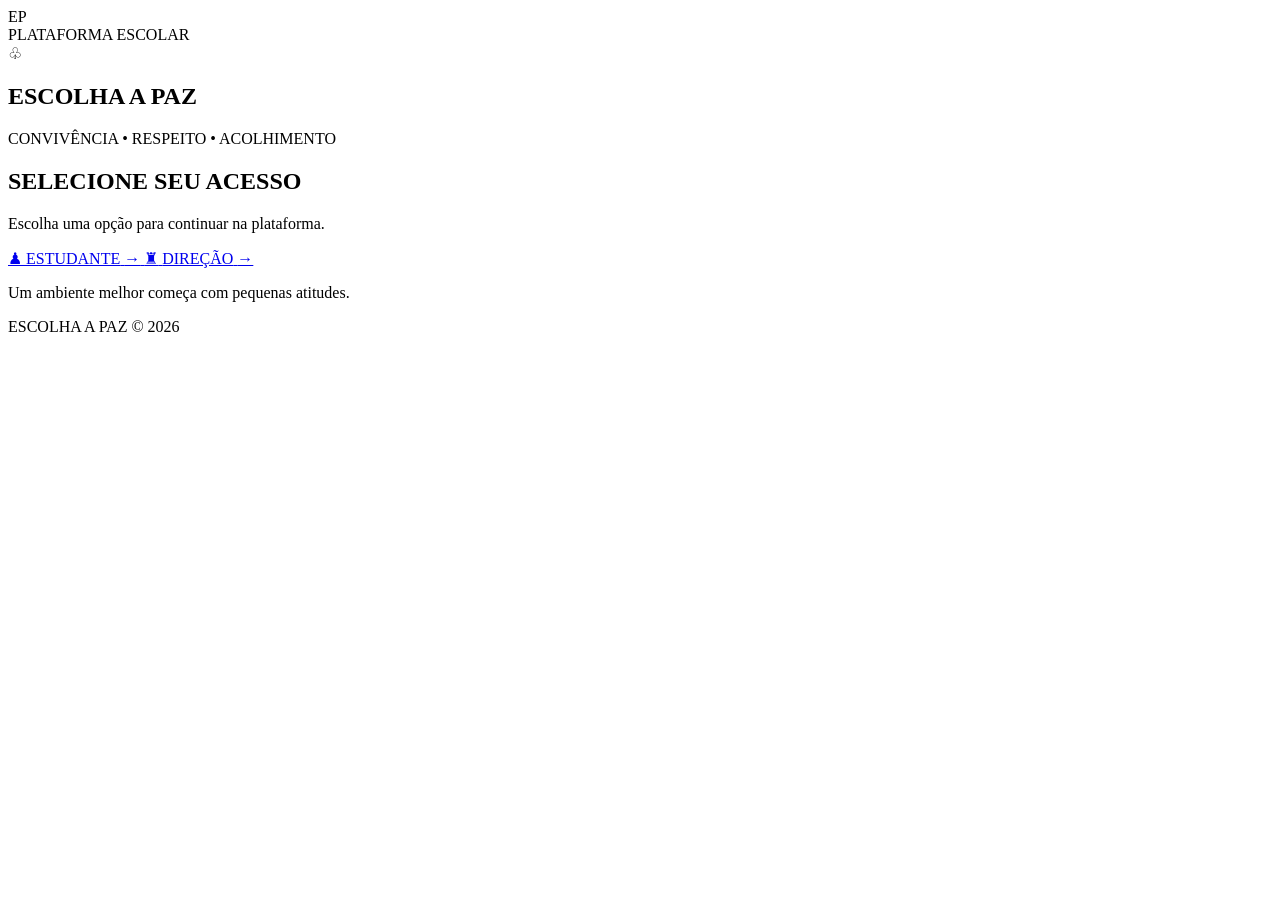
==== index.html @ 1c5352ee "Add initial index.html structure and content" ====
<!DOCTYPE html>
<html lang="pt-BR">
<head>
    <meta charset="UTF-8">
    <meta name="viewport" content="width=device-width, initial-scale=1.0">
    <title>Escolha a Paz | Acesso</title>
    <link rel="stylesheet" href="entrada.css">
</head>
<body>

    <main class="pagina">

        <div class="linhas"></div>

        <section class="painel">

            <header class="topo">
                <div class="logo">EP</div>
                <span>PLATAFORMA ESCOLAR</span>
            </header>

            <div class="conteudo">

                <div class="simbolo">♧</div>

                <h1>ESCOLHA <span>A PAZ</span></h1>

                <p class="subtitulo">
                    CONVIVÊNCIA • RESPEITO • ACOLHIMENTO
                </p>

                <div class="linha-dourada"></div>

                <h2>SELECIONE SEU ACESSO</h2>

                <p class="descricao">
                    Escolha uma opção para continuar na plataforma.
                </p>

                <div class="opcoes">

                    <a href="senha1.html" class="opcao">
                        <span class="icone">♟</span>
                        <span>ESTUDANTE</span>
                        <span class="seta">→</span>
                    </a>

                    <a href="senha-responsavel.html" class="opcao">
                        <span class="icone">♜</span>
                        <span>DIREÇÃO</span>
                        <span class="seta">→</span>
                    </a>

                </div>

                <p class="rodape-texto">
                    Um ambiente melhor começa com pequenas atitudes.
                </p>

            </div>

            <footer>
                ESCOLHA A PAZ © 2026
            </footer>

        </section>

    </main>

</body>
</html>
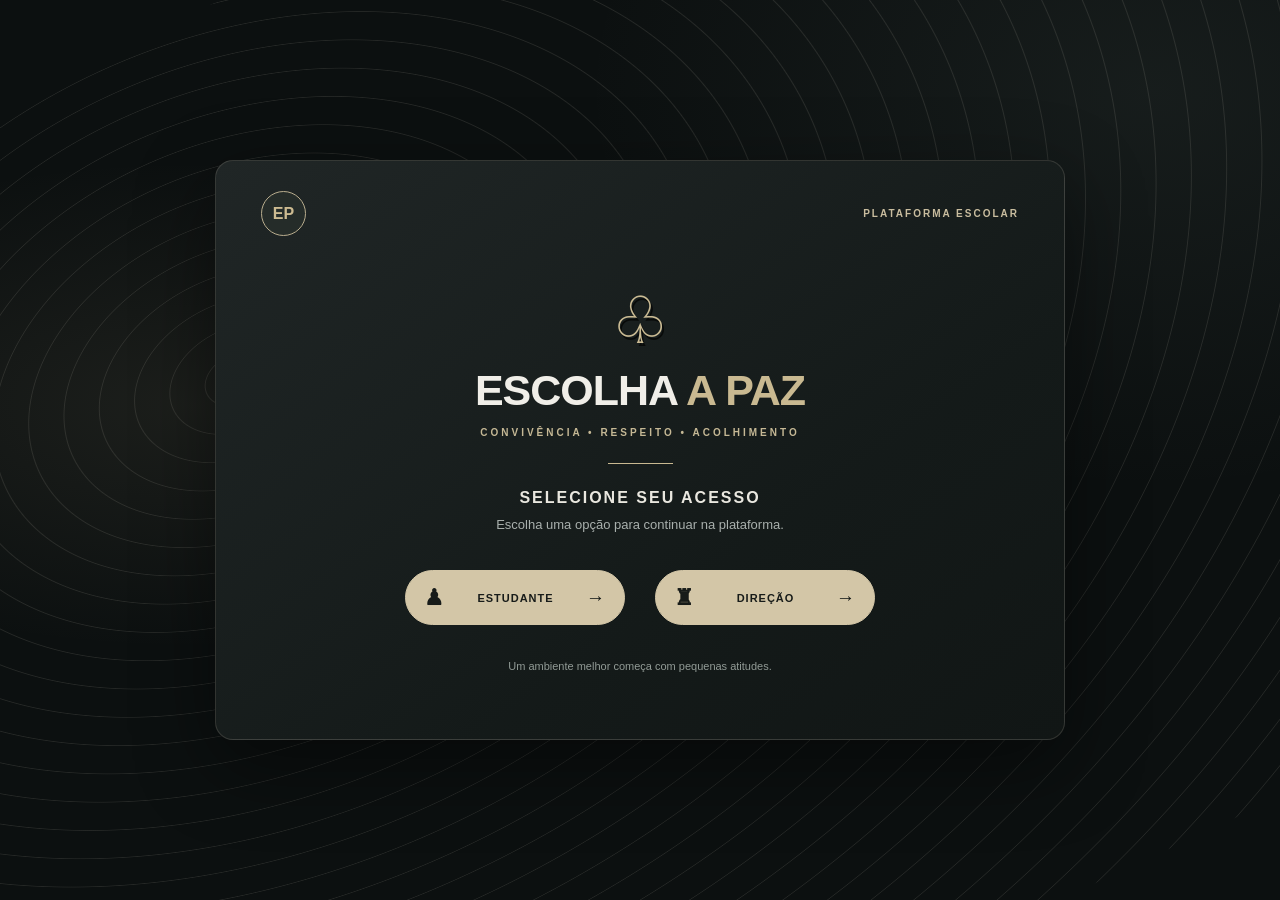
==== commit b9182350: "Remove footer section from index.html" ====
--- a/index.html
+++ b/index.html
@@ -60,10 +60,6 @@
 
             </div>
 
-            <footer>
-                ESCOLHA A PAZ © 2026
-            </footer>
-
         </section>
 
     </main>
--- a/entrada.css
+++ b/entrada.css
@@ -0,0 +1,242 @@
+
+* {
+    margin: 0;
+    padding: 0;
+    box-sizing: border-box;
+}
+
+body {
+    font-family: Arial, Helvetica, sans-serif;
+    min-height: 100vh;
+    background: #0c1010;
+    color: #f1f0eb;
+}
+
+.pagina {
+    min-height: 100vh;
+    display: flex;
+    justify-content: center;
+    align-items: center;
+    padding: 30px;
+    position: relative;
+    overflow: hidden;
+
+    background:
+        radial-gradient(ellipse at 15% 45%, rgba(194, 180, 145, .09), transparent 35%),
+        radial-gradient(ellipse at 90% 10%, rgba(151, 177, 168, .08), transparent 35%),
+        #0c1010;
+}
+
+.linhas {
+    position: absolute;
+    width: 130%;
+    height: 130%;
+    opacity: .13;
+
+    background: repeating-radial-gradient(
+        ellipse at 30% 30%,
+        transparent 0,
+        transparent 35px,
+        #c9c3b5 36px,
+        transparent 37px
+    );
+
+    transform: rotate(-25deg);
+    pointer-events: none;
+}
+
+.painel {
+    width: min(100%, 850px);
+    min-height: 580px;
+
+    background: linear-gradient(
+        145deg,
+        #202626,
+        #141a19 65%,
+        #111615
+    );
+
+    border: 1px solid rgba(215, 207, 185, .16);
+    border-radius: 18px;
+
+    padding: 30px 45px 20px;
+
+    position: relative;
+    z-index: 1;
+
+    box-shadow: 0 25px 80px rgba(0, 0, 0, .45);
+
+    display: flex;
+    flex-direction: column;
+}
+
+.topo {
+    display: flex;
+    justify-content: space-between;
+    align-items: center;
+}
+
+.logo {
+    width: 45px;
+    height: 45px;
+
+    background: #252c29;
+    border: 1px solid #b9ad8e;
+    border-radius: 50%;
+
+    display: flex;
+    justify-content: center;
+    align-items: center;
+
+    color: #cdbb91;
+    font-weight: bold;
+}
+
+.topo span {
+    font-size: 10px;
+    font-weight: bold;
+    letter-spacing: 2px;
+    color: #c9bd9f;
+}
+
+.conteudo {
+    text-align: center;
+    margin: auto;
+    width: 100%;
+}
+
+.simbolo {
+    font-size: 65px;
+    color: #cabb94;
+    text-shadow: 2px 3px 0 #080a09;
+    margin-bottom: 8px;
+}
+
+h1 {
+    font-size: clamp(30px, 5vw, 43px);
+    letter-spacing: -1px;
+    color: #f0eee8;
+    font-weight: 900;
+}
+
+h1 span {
+    color: #c9b991;
+}
+
+.subtitulo {
+    margin-top: 12px;
+    font-size: 10px;
+    letter-spacing: 3px;
+    font-weight: bold;
+    color: #c5b895;
+}
+
+.linha-dourada {
+    width: 65px;
+    height: 1px;
+    background: #c9b991;
+    margin: 25px auto;
+}
+
+h2 {
+    font-size: 16px;
+    letter-spacing: 2px;
+    color: #e9e7df;
+}
+
+.descricao {
+    font-size: 13px;
+    color: #a9b0ad;
+    margin-top: 10px;
+}
+
+.opcoes {
+    display: flex;
+    justify-content: center;
+    gap: 30px;
+    margin-top: 38px;
+}
+
+.opcao {
+    width: 220px;
+    min-height: 55px;
+    padding: 12px 18px;
+
+    background: #d3c6a7;
+    border: 1px solid #d3c6a7;
+    border-radius: 40px;
+
+    display: flex;
+    justify-content: space-between;
+    align-items: center;
+    gap: 10px;
+
+    text-decoration: none;
+    color: #171b19;
+
+    font-size: 11px;
+    font-weight: 900;
+    letter-spacing: 1px;
+
+    transition: .3s;
+}
+
+.opcao:hover {
+    background: #e4dac4;
+    border-color: #e4dac4;
+    transform: translateY(-4px);
+    box-shadow: 0 10px 25px rgba(0, 0, 0, .25);
+}
+
+.icone {
+    font-size: 22px;
+}
+
+.seta {
+    font-size: 19px;
+}
+
+.rodape-texto {
+    margin-top: 35px;
+    font-size: 11px;
+    color: #929b96;
+}
+
+footer {
+    text-align: center;
+    font-size: 9px;
+    letter-spacing: 2px;
+    color: #858e88;
+    padding-top: 20px;
+}
+
+@media (max-width: 600px) {
+
+    .pagina {
+        padding: 15px;
+    }
+
+    .painel {
+        padding: 25px 20px;
+        min-height: 550px;
+    }
+
+    .opcoes {
+        flex-direction: column;
+        align-items: center;
+        gap: 15px;
+    }
+
+    .opcao {
+        width: 100%;
+        max-width: 280px;
+    }
+
+    h1 {
+        font-size: 29px;
+    }
+
+    .subtitulo {
+        font-size: 8px;
+    }
+}
